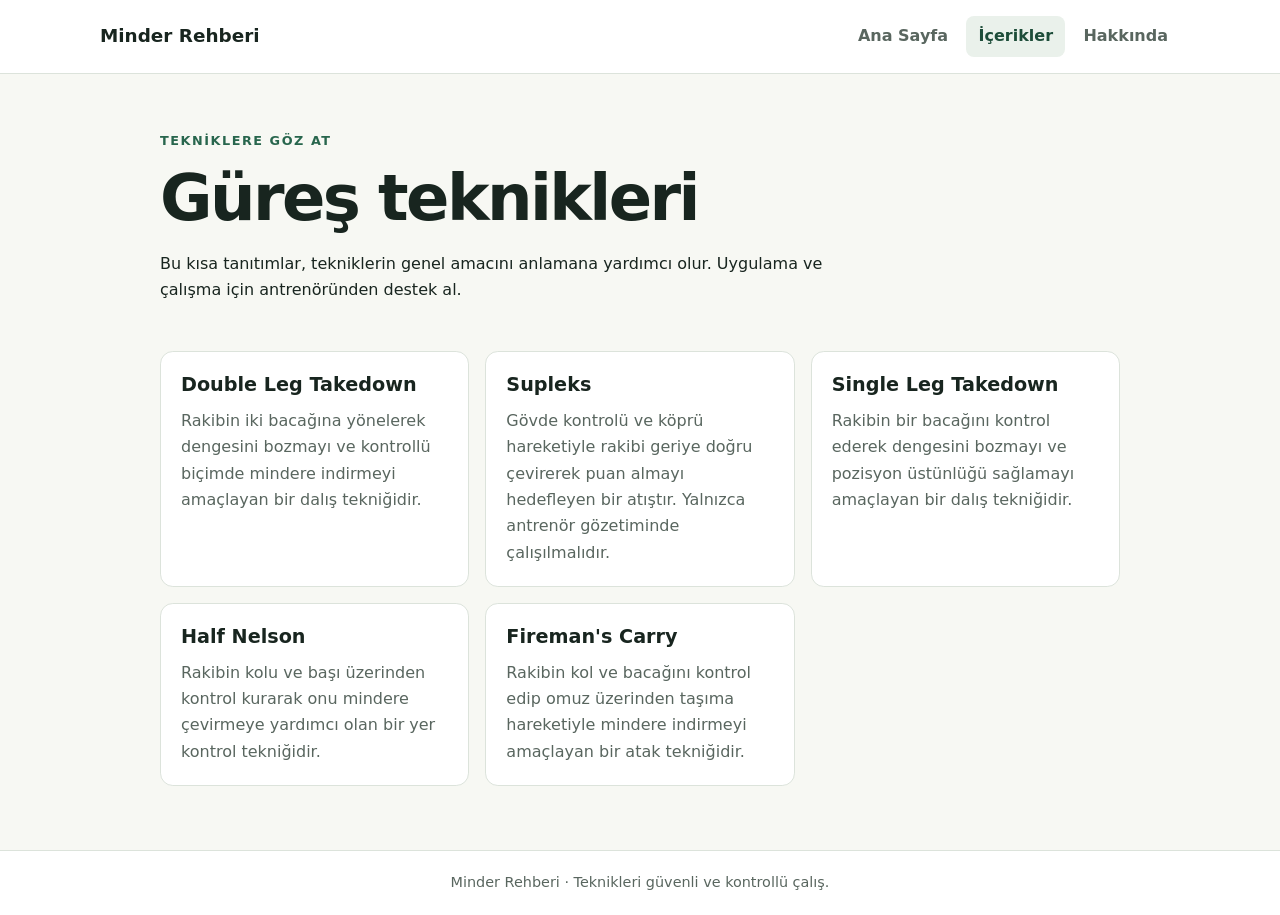
==== icerikler.html @ 70d36c96 "Üç sayfa ve ortak menü eklendi" ====
<!doctype html>
<html lang="tr">
<head>
  <meta charset="utf-8">
  <meta name="viewport" content="width=device-width, initial-scale=1">
  <meta name="description" content="Güreşe yeni başlayanlar için beş temel güreş tekniğine kısa bir bakış.">
  <title>İçerikler | Minder Rehberi</title>
  <link rel="stylesheet" href="style.css">
</head>
<body>
  <header class="site-header">
    <a class="site-name" href="index.html">Minder Rehberi</a>
    <nav aria-label="Ana navigasyon">
      <ul class="nav-list">
        <li><a href="index.html">Ana Sayfa</a></li>
        <li><a href="icerikler.html" aria-current="page">İçerikler</a></li>
        <li><a href="hakkinda.html">Hakkında</a></li>
      </ul>
    </nav>
  </header>

  <main class="container">
    <header class="page-heading">
      <p class="eyebrow">Tekniklere göz at</p>
      <h1>Güreş teknikleri</h1>
      <p>Bu kısa tanıtımlar, tekniklerin genel amacını anlamana yardımcı olur. Uygulama ve çalışma için antrenöründen destek al.</p>
    </header>

    <section class="technique-grid" aria-label="Teknik listesi">
      <article class="technique-card">
        <h2>Double Leg Takedown</h2>
        <p>Rakibin iki bacağına yönelerek dengesini bozmayı ve kontrollü biçimde mindere indirmeyi amaçlayan bir dalış tekniğidir.</p>
      </article>
      <article class="technique-card">
        <h2>Supleks</h2>
        <p>Gövde kontrolü ve köprü hareketiyle rakibi geriye doğru çevirerek puan almayı hedefleyen bir atıştır. Yalnızca antrenör gözetiminde çalışılmalıdır.</p>
      </article>
      <article class="technique-card">
        <h2>Single Leg Takedown</h2>
        <p>Rakibin bir bacağını kontrol ederek dengesini bozmayı ve pozisyon üstünlüğü sağlamayı amaçlayan bir dalış tekniğidir.</p>
      </article>
      <article class="technique-card">
        <h2>Half Nelson</h2>
        <p>Rakibin kolu ve başı üzerinden kontrol kurarak onu mindere çevirmeye yardımcı olan bir yer kontrol tekniğidir.</p>
      </article>
      <article class="technique-card">
        <h2>Fireman's Carry</h2>
        <p>Rakibin kol ve bacağını kontrol edip omuz üzerinden taşıma hareketiyle mindere indirmeyi amaçlayan bir atak tekniğidir.</p>
      </article>
    </section>
  </main>

  <footer class="site-footer">
    <p>Minder Rehberi · Teknikleri güvenli ve kontrollü çalış.</p>
  </footer>
</body>
</html>
---- style.css ----
:root {
  color-scheme: light;
  --ink: #18251f;
  --muted: #59665f;
  --paper: #f7f8f3;
  --surface: #ffffff;
  --accent: #28664d;
  --accent-dark: #1d4d39;
  --line: #dce3db;
  font-family: system-ui, -apple-system, BlinkMacSystemFont, "Segoe UI", sans-serif;
}

* {
  box-sizing: border-box;
}

body {
  min-width: 320px;
  min-height: 100vh;
  margin: 0;
  display: flex;
  flex-direction: column;
  color: var(--ink);
  background: var(--paper);
  line-height: 1.65;
}

a {
  color: var(--accent-dark);
}

a:focus-visible {
  outline: 3px solid #d59b32;
  outline-offset: 4px;
}

.site-header {
  display: flex;
  align-items: center;
  justify-content: space-between;
  gap: 1.5rem;
  padding: 1rem max(1.25rem, calc((100% - 1080px) / 2));
  background: var(--surface);
  border-bottom: 1px solid var(--line);
}

.site-name {
  color: var(--ink);
  font-size: 1.15rem;
  font-weight: 750;
  text-decoration: none;
  white-space: nowrap;
}

.nav-list {
  display: flex;
  flex-wrap: wrap;
  gap: 0.4rem;
  margin: 0;
  padding: 0;
  list-style: none;
}

.nav-list a {
  display: inline-block;
  padding: 0.45rem 0.75rem;
  border-radius: 0.5rem;
  color: var(--muted);
  font-weight: 600;
  text-decoration: none;
}

.nav-list a:hover,
.nav-list a[aria-current="page"] {
  color: var(--accent-dark);
  background: #eaf1eb;
}

.container {
  width: min(100% - 2.5rem, 960px);
  margin: 0 auto;
  flex: 1;
}

.hero {
  max-width: 740px;
  padding: clamp(4rem, 12vw, 8rem) 0;
}

.hero h1,
.page-heading h1,
.about-content h1 {
  margin: 0 0 1rem;
  font-size: clamp(2.2rem, 6vw, 4rem);
  line-height: 1.12;
  letter-spacing: -0.04em;
}

.eyebrow {
  margin: 0 0 0.75rem;
  color: var(--accent);
  font-size: 0.8rem;
  font-weight: 750;
  letter-spacing: 0.12em;
  text-transform: uppercase;
}

.lead {
  max-width: 650px;
  color: var(--accent-dark);
  font-size: clamp(1.2rem, 3vw, 1.55rem);
  font-weight: 550;
  line-height: 1.45;
}

.button {
  display: inline-block;
  margin-top: 1rem;
  padding: 0.75rem 1.1rem;
  border-radius: 0.55rem;
  color: #fff;
  background: var(--accent);
  font-weight: 700;
  text-decoration: none;
}

.button:hover {
  background: var(--accent-dark);
}

.page-heading {
  max-width: 700px;
  padding: 3.5rem 0 2rem;
}

.technique-grid {
  display: grid;
  grid-template-columns: repeat(auto-fit, minmax(min(100%, 260px), 1fr));
  gap: 1rem;
  padding-bottom: 4rem;
}

.technique-card {
  padding: 1.25rem;
  border: 1px solid var(--line);
  border-radius: 0.8rem;
  background: var(--surface);
}

.technique-card h2 {
  margin: 0 0 0.6rem;
  font-size: 1.2rem;
  line-height: 1.35;
}

.technique-card p {
  margin: 0;
  color: var(--muted);
}

.about-content {
  max-width: 720px;
  padding: 4rem 0;
}

.text-link {
  display: inline-block;
  margin-top: 0.75rem;
  font-weight: 700;
  text-underline-offset: 0.2em;
}

.site-footer {
  padding: 1.25rem;
  border-top: 1px solid var(--line);
  color: var(--muted);
  background: var(--surface);
  text-align: center;
}

.site-footer p {
  margin: 0;
  font-size: 0.9rem;
}

@media (max-width: 560px) {
  .site-header {
    align-items: flex-start;
    flex-direction: column;
    gap: 0.5rem;
  }

  .nav-list {
    gap: 0.15rem;
  }

  .nav-list a {
    padding: 0.4rem 0.55rem;
  }
}
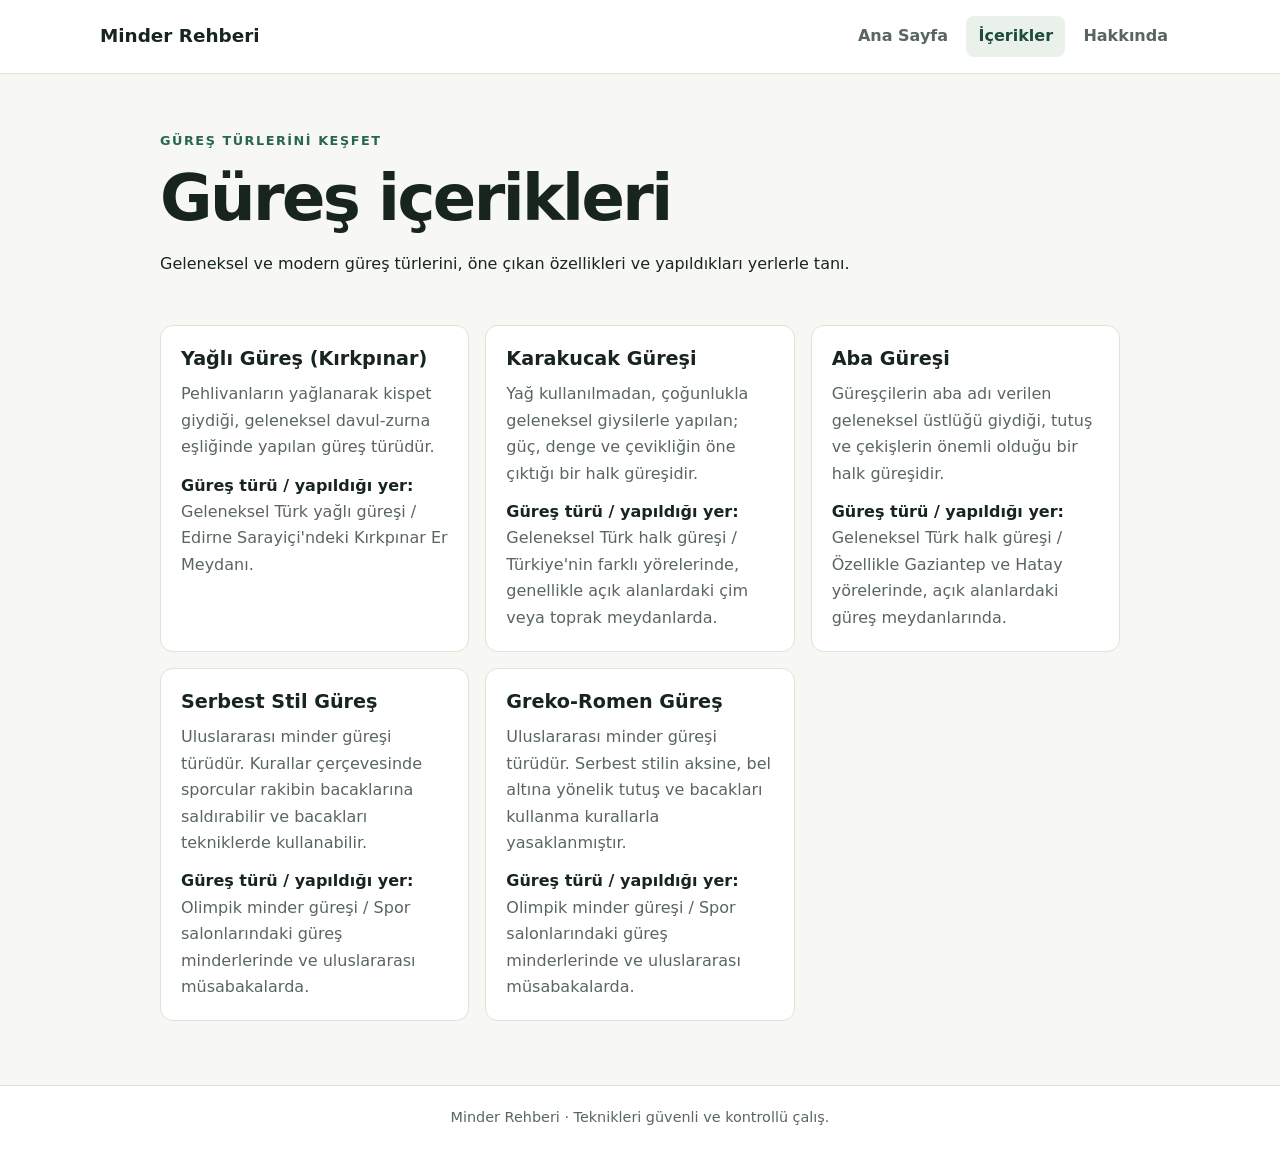
==== commit e0a0f40d: "İçerik kartları ve hakkında sayfası eklendi" ====
--- a/icerikler.html
+++ b/icerikler.html
@@ -21,33 +21,38 @@
 
   <main class="container">
     <header class="page-heading">
-      <p class="eyebrow">Tekniklere göz at</p>
-      <h1>Güreş teknikleri</h1>
-      <p>Bu kısa tanıtımlar, tekniklerin genel amacını anlamana yardımcı olur. Uygulama ve çalışma için antrenöründen destek al.</p>
+      <p class="eyebrow">Güreş türlerini keşfet</p>
+      <h1>Güreş içerikleri</h1>
+      <p>Geleneksel ve modern güreş türlerini, öne çıkan özellikleri ve yapıldıkları yerlerle tanı.</p>
     </header>
 
-    <section class="technique-grid" aria-label="Teknik listesi">
-      <article class="technique-card">
-        <h2>Double Leg Takedown</h2>
-        <p>Rakibin iki bacağına yönelerek dengesini bozmayı ve kontrollü biçimde mindere indirmeyi amaçlayan bir dalış tekniğidir.</p>
-      </article>
-      <article class="technique-card">
-        <h2>Supleks</h2>
-        <p>Gövde kontrolü ve köprü hareketiyle rakibi geriye doğru çevirerek puan almayı hedefleyen bir atıştır. Yalnızca antrenör gözetiminde çalışılmalıdır.</p>
-      </article>
-      <article class="technique-card">
-        <h2>Single Leg Takedown</h2>
-        <p>Rakibin bir bacağını kontrol ederek dengesini bozmayı ve pozisyon üstünlüğü sağlamayı amaçlayan bir dalış tekniğidir.</p>
-      </article>
-      <article class="technique-card">
-        <h2>Half Nelson</h2>
-        <p>Rakibin kolu ve başı üzerinden kontrol kurarak onu mindere çevirmeye yardımcı olan bir yer kontrol tekniğidir.</p>
-      </article>
-      <article class="technique-card">
-        <h2>Fireman's Carry</h2>
-        <p>Rakibin kol ve bacağını kontrol edip omuz üzerinden taşıma hareketiyle mindere indirmeyi amaçlayan bir atak tekniğidir.</p>
-      </article>
-    </section>
+    <div class="technique-grid" aria-label="Güreş türleri">
+      <div class="kart">
+        <h2>Yağlı Güreş (Kırkpınar)</h2>
+        <p>Pehlivanların yağlanarak kispet giydiği, geleneksel davul-zurna eşliğinde yapılan güreş türüdür.</p>
+        <p><strong>Güreş türü / yapıldığı yer:</strong> Geleneksel Türk yağlı güreşi / Edirne Sarayiçi'ndeki Kırkpınar Er Meydanı.</p>
+      </div>
+      <div class="kart">
+        <h2>Karakucak Güreşi</h2>
+        <p>Yağ kullanılmadan, çoğunlukla geleneksel giysilerle yapılan; güç, denge ve çevikliğin öne çıktığı bir halk güreşidir.</p>
+        <p><strong>Güreş türü / yapıldığı yer:</strong> Geleneksel Türk halk güreşi / Türkiye'nin farklı yörelerinde, genellikle açık alanlardaki çim veya toprak meydanlarda.</p>
+      </div>
+      <div class="kart">
+        <h2>Aba Güreşi</h2>
+        <p>Güreşçilerin aba adı verilen geleneksel üstlüğü giydiği, tutuş ve çekişlerin önemli olduğu bir halk güreşidir.</p>
+        <p><strong>Güreş türü / yapıldığı yer:</strong> Geleneksel Türk halk güreşi / Özellikle Gaziantep ve Hatay yörelerinde, açık alanlardaki güreş meydanlarında.</p>
+      </div>
+      <div class="kart">
+        <h2>Serbest Stil Güreş</h2>
+        <p>Uluslararası minder güreşi türüdür. Kurallar çerçevesinde sporcular rakibin bacaklarına saldırabilir ve bacakları tekniklerde kullanabilir.</p>
+        <p><strong>Güreş türü / yapıldığı yer:</strong> Olimpik minder güreşi / Spor salonlarındaki güreş minderlerinde ve uluslararası müsabakalarda.</p>
+      </div>
+      <div class="kart">
+        <h2>Greko-Romen Güreş</h2>
+        <p>Uluslararası minder güreşi türüdür. Serbest stilin aksine, bel altına yönelik tutuş ve bacakları kullanma kurallarla yasaklanmıştır.</p>
+        <p><strong>Güreş türü / yapıldığı yer:</strong> Olimpik minder güreşi / Spor salonlarındaki güreş minderlerinde ve uluslararası müsabakalarda.</p>
+      </div>
+    </div>
   </main>
 
   <footer class="site-footer">
--- a/style.css
+++ b/style.css
@@ -140,22 +140,33 @@
   padding-bottom: 4rem;
 }
 
-.technique-card {
+.technique-card,
+.kart {
   padding: 1.25rem;
   border: 1px solid var(--line);
   border-radius: 0.8rem;
   background: var(--surface);
 }
 
-.technique-card h2 {
+.technique-card h2,
+.kart h2 {
   margin: 0 0 0.6rem;
   font-size: 1.2rem;
   line-height: 1.35;
 }
 
-.technique-card p {
+.technique-card p,
+.kart p {
   margin: 0;
   color: var(--muted);
+}
+
+.kart p + p {
+  margin-top: 0.75rem;
+}
+
+.kart strong {
+  color: var(--ink);
 }
 
 .about-content {
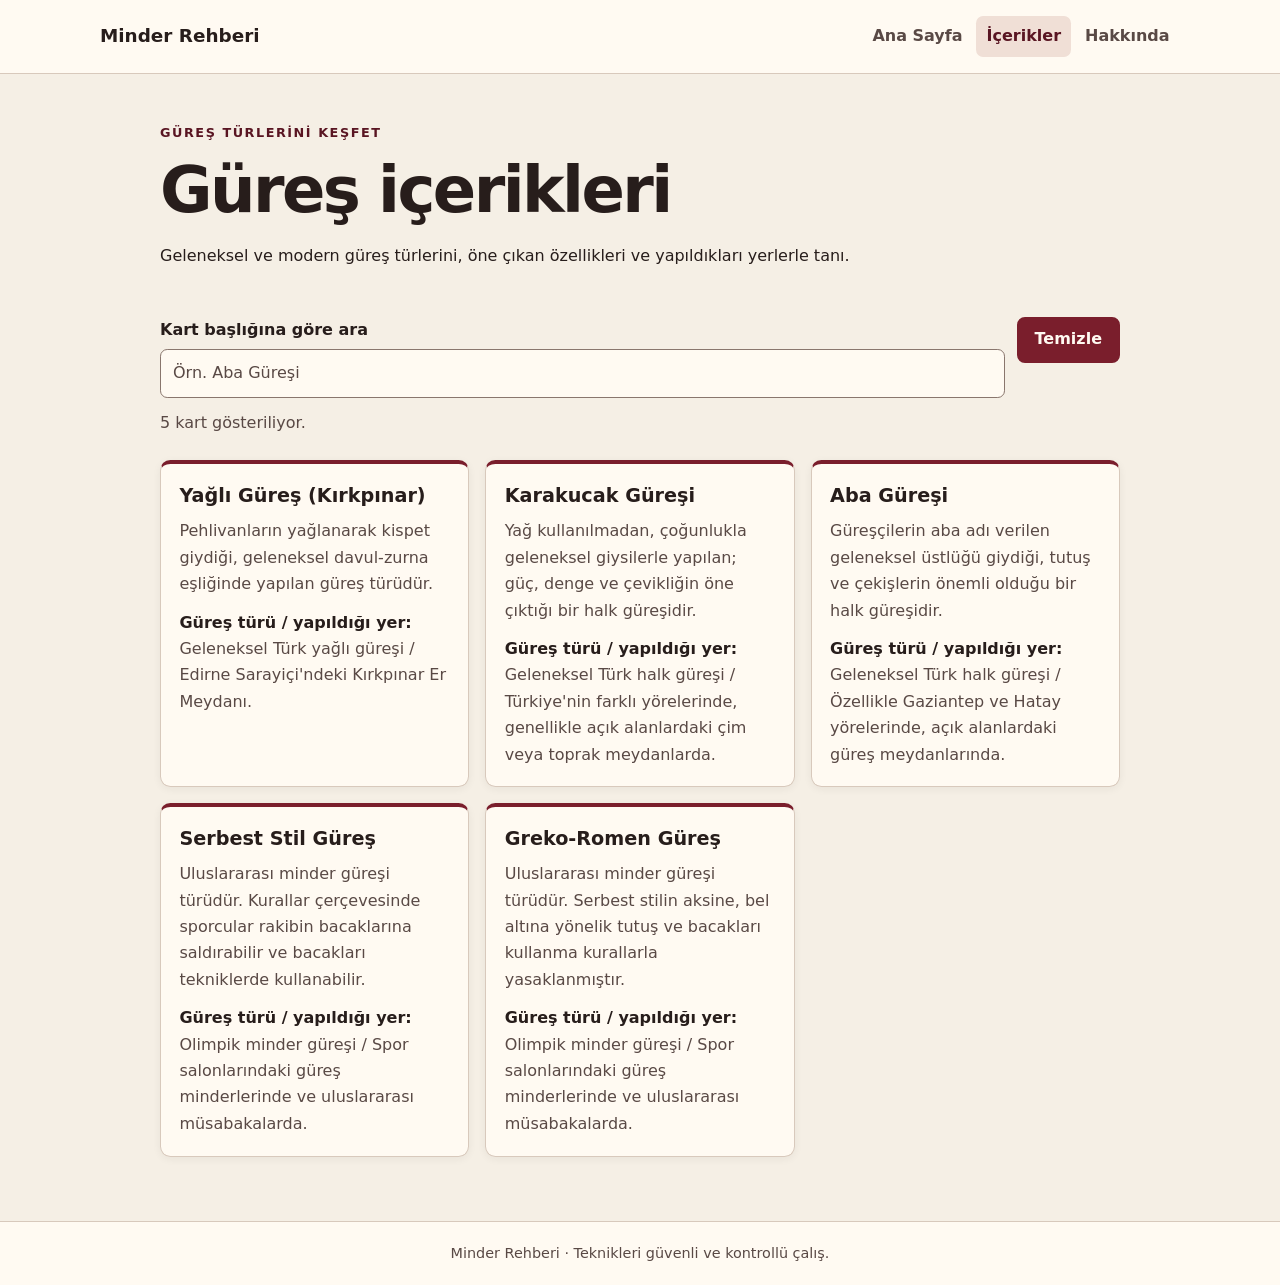
==== commit f9086845: "Başlığa göre arama, sayaç ve Temizle eklendi" ====
--- a/icerikler.html
+++ b/icerikler.html
@@ -3,9 +3,10 @@
 <head>
   <meta charset="utf-8">
   <meta name="viewport" content="width=device-width, initial-scale=1">
-  <meta name="description" content="Güreşe yeni başlayanlar için beş temel güreş tekniğine kısa bir bakış.">
+  <meta name="description" content="Güreş türlerini başlıklarına göre arayın ve kısa tanıtımlarını keşfedin.">
   <title>İçerikler | Minder Rehberi</title>
   <link rel="stylesheet" href="style.css">
+  <script src="script.js" defer></script>
 </head>
 <body>
   <header class="site-header">
@@ -25,6 +26,18 @@
       <h1>Güreş içerikleri</h1>
       <p>Geleneksel ve modern güreş türlerini, öne çıkan özellikleri ve yapıldıkları yerlerle tanı.</p>
     </header>
+
+    <section class="search-panel" aria-label="Güreş türlerinde arama">
+      <div class="search-controls">
+        <div class="search-field">
+          <label for="kart-arama">Kart başlığına göre ara</label>
+          <input id="kart-arama" type="search" autocomplete="off" placeholder="Örn. Aba Güreşi">
+        </div>
+        <button id="arama-temizle" type="button">Temizle</button>
+      </div>
+      <p id="sonuc-sayaci" class="search-status" aria-live="polite" aria-atomic="true"></p>
+      <p id="sonuc-yok" class="search-status" role="status" hidden>Sonuç bulunamadı.</p>
+    </section>
 
     <div class="technique-grid" aria-label="Güreş türleri">
       <div class="kart">
--- a/style.css
+++ b/style.css
@@ -1,12 +1,13 @@
 :root {
   color-scheme: light;
-  --ink: #18251f;
-  --muted: #59665f;
-  --paper: #f7f8f3;
-  --surface: #ffffff;
-  --accent: #28664d;
-  --accent-dark: #1d4d39;
-  --line: #dce3db;
+  --ink: #271d1b;
+  --muted: #594945;
+  --paper: #f5efe5;
+  --surface: #fffaf2;
+  --accent: #7a1e2c;
+  --accent-dark: #591522;
+  --line: #d8c9bc;
+  --focus: #281c19;
   font-family: system-ui, -apple-system, BlinkMacSystemFont, "Segoe UI", sans-serif;
 }
 
@@ -29,17 +30,21 @@
   color: var(--accent-dark);
 }
 
-a:focus-visible {
-  outline: 3px solid #d59b32;
-  outline-offset: 4px;
+a:focus-visible,
+button:focus-visible,
+input:focus-visible,
+select:focus-visible,
+textarea:focus-visible {
+  outline: 3px solid var(--focus);
+  outline-offset: 3px;
 }
 
 .site-header {
   display: flex;
-  align-items: center;
-  justify-content: space-between;
-  gap: 1.5rem;
-  padding: 1rem max(1.25rem, calc((100% - 1080px) / 2));
+  flex-direction: column;
+  align-items: flex-start;
+  gap: 0.5rem;
+  padding: 1rem;
   background: var(--surface);
   border-bottom: 1px solid var(--line);
 }
@@ -49,13 +54,12 @@
   font-size: 1.15rem;
   font-weight: 750;
   text-decoration: none;
-  white-space: nowrap;
 }
 
 .nav-list {
   display: flex;
   flex-wrap: wrap;
-  gap: 0.4rem;
+  gap: 0.2rem;
   margin: 0;
   padding: 0;
   list-style: none;
@@ -63,28 +67,29 @@
 
 .nav-list a {
   display: inline-block;
-  padding: 0.45rem 0.75rem;
-  border-radius: 0.5rem;
-  color: var(--muted);
-  font-weight: 600;
+  padding: 0.45rem 0.65rem;
+  border-radius: 0.45rem;
+  color: var(--muted);
+  font-weight: 650;
   text-decoration: none;
 }
 
 .nav-list a:hover,
 .nav-list a[aria-current="page"] {
   color: var(--accent-dark);
-  background: #eaf1eb;
+  background: #f0dfd6;
 }
 
 .container {
-  width: min(100% - 2.5rem, 960px);
+  width: min(100% - 2rem, 960px);
+  min-width: 0;
   margin: 0 auto;
   flex: 1;
 }
 
 .hero {
   max-width: 740px;
-  padding: clamp(4rem, 12vw, 8rem) 0;
+  padding: clamp(3rem, 12vw, 8rem) 0;
 }
 
 .hero h1,
@@ -94,11 +99,12 @@
   font-size: clamp(2.2rem, 6vw, 4rem);
   line-height: 1.12;
   letter-spacing: -0.04em;
+  overflow-wrap: anywhere;
 }
 
 .eyebrow {
   margin: 0 0 0.75rem;
-  color: var(--accent);
+  color: var(--accent-dark);
   font-size: 0.8rem;
   font-weight: 750;
   letter-spacing: 0.12em;
@@ -113,39 +119,99 @@
   line-height: 1.45;
 }
 
-.button {
-  display: inline-block;
+.button,
+button {
+  display: inline-flex;
+  align-items: center;
+  justify-content: center;
+  min-height: 2.75rem;
   margin-top: 1rem;
-  padding: 0.75rem 1.1rem;
-  border-radius: 0.55rem;
-  color: #fff;
+  padding: 0.65rem 1rem;
+  border: 2px solid var(--accent);
+  border-radius: 0.5rem;
+  color: var(--surface);
   background: var(--accent);
+  font: inherit;
   font-weight: 700;
+  line-height: 1.3;
+  text-align: center;
   text-decoration: none;
-}
-
-.button:hover {
+  cursor: pointer;
+}
+
+.button:hover,
+button:hover {
+  border-color: var(--accent-dark);
   background: var(--accent-dark);
+}
+
+.button:active,
+button:active {
+  transform: translateY(1px);
 }
 
 .page-heading {
   max-width: 700px;
-  padding: 3.5rem 0 2rem;
+  padding: 3rem 0 2rem;
+}
+
+.search-panel {
+  margin-bottom: 1.5rem;
+}
+
+.search-controls {
+  display: flex;
+  flex-direction: column;
+  align-items: stretch;
+  gap: 0.75rem;
+}
+
+.search-field {
+  min-width: 0;
+  flex: 1;
+}
+
+.search-field label {
+  display: block;
+  margin-bottom: 0.35rem;
+  color: var(--ink);
+  font-weight: 650;
+}
+
+.search-field input {
+  display: block;
+}
+
+.search-controls button {
+  align-self: flex-start;
+  margin-top: 0;
+}
+
+.search-status {
+  margin: 0.75rem 0 0;
+  color: var(--muted);
+}
+
+.search-status[hidden] {
+  display: none;
 }
 
 .technique-grid {
   display: grid;
-  grid-template-columns: repeat(auto-fit, minmax(min(100%, 260px), 1fr));
+  grid-template-columns: minmax(0, 1fr);
   gap: 1rem;
   padding-bottom: 4rem;
 }
 
 .technique-card,
 .kart {
-  padding: 1.25rem;
+  min-width: 0;
+  padding: 1.15rem;
   border: 1px solid var(--line);
-  border-radius: 0.8rem;
+  border-top: 4px solid var(--accent);
+  border-radius: 0.65rem;
   background: var(--surface);
+  box-shadow: 0 2px 8px rgb(39 29 27 / 6%);
 }
 
 .technique-card h2,
@@ -153,6 +219,7 @@
   margin: 0 0 0.6rem;
   font-size: 1.2rem;
   line-height: 1.35;
+  overflow-wrap: anywhere;
 }
 
 .technique-card p,
@@ -171,7 +238,7 @@
 
 .about-content {
   max-width: 720px;
-  padding: 4rem 0;
+  padding: 3rem 0;
 }
 
 .text-link {
@@ -181,8 +248,57 @@
   text-underline-offset: 0.2em;
 }
 
+form {
+  display: grid;
+  gap: 1rem;
+  max-width: 42rem;
+}
+
+form label,
+fieldset legend {
+  color: var(--ink);
+  font-weight: 650;
+}
+
+input,
+select,
+textarea {
+  width: 100%;
+  min-height: 2.75rem;
+  padding: 0.65rem 0.75rem;
+  border: 1px solid #89766d;
+  border-radius: 0.45rem;
+  color: var(--ink);
+  background: var(--surface);
+  font: inherit;
+}
+
+textarea {
+  min-height: 7rem;
+  resize: vertical;
+}
+
+input::placeholder,
+textarea::placeholder {
+  color: var(--muted);
+  opacity: 1;
+}
+
+input:focus-visible,
+select:focus-visible,
+textarea:focus-visible {
+  border-color: var(--accent-dark);
+}
+
+fieldset {
+  min-width: 0;
+  padding: 1rem;
+  border: 1px solid var(--line);
+  border-radius: 0.5rem;
+}
+
 .site-footer {
-  padding: 1.25rem;
+  padding: 1.25rem 1rem;
   border-top: 1px solid var(--line);
   color: var(--muted);
   background: var(--surface);
@@ -194,18 +310,37 @@
   font-size: 0.9rem;
 }
 
-@media (max-width: 560px) {
+@media (min-width: 600px) {
   .site-header {
-    align-items: flex-start;
-    flex-direction: column;
-    gap: 0.5rem;
-  }
-
-  .nav-list {
-    gap: 0.15rem;
-  }
-
-  .nav-list a {
-    padding: 0.4rem 0.55rem;
-  }
-}
+    flex-direction: row;
+    align-items: center;
+    justify-content: space-between;
+    gap: 1rem;
+    padding-right: max(1.5rem, calc((100% - 1080px) / 2));
+    padding-left: max(1.5rem, calc((100% - 1080px) / 2));
+  }
+
+  .technique-grid {
+    grid-template-columns: repeat(2, minmax(0, 1fr));
+  }
+
+  .search-controls {
+    flex-direction: row;
+    align-items: flex-end;
+  }
+}
+
+@media (min-width: 900px) {
+  .technique-grid {
+    grid-template-columns: repeat(3, minmax(0, 1fr));
+  }
+}
+
+@media (prefers-reduced-motion: reduce) {
+  *,
+  *::before,
+  *::after {
+    scroll-behavior: auto !important;
+    transition-duration: 0.01ms !important;
+  }
+}
